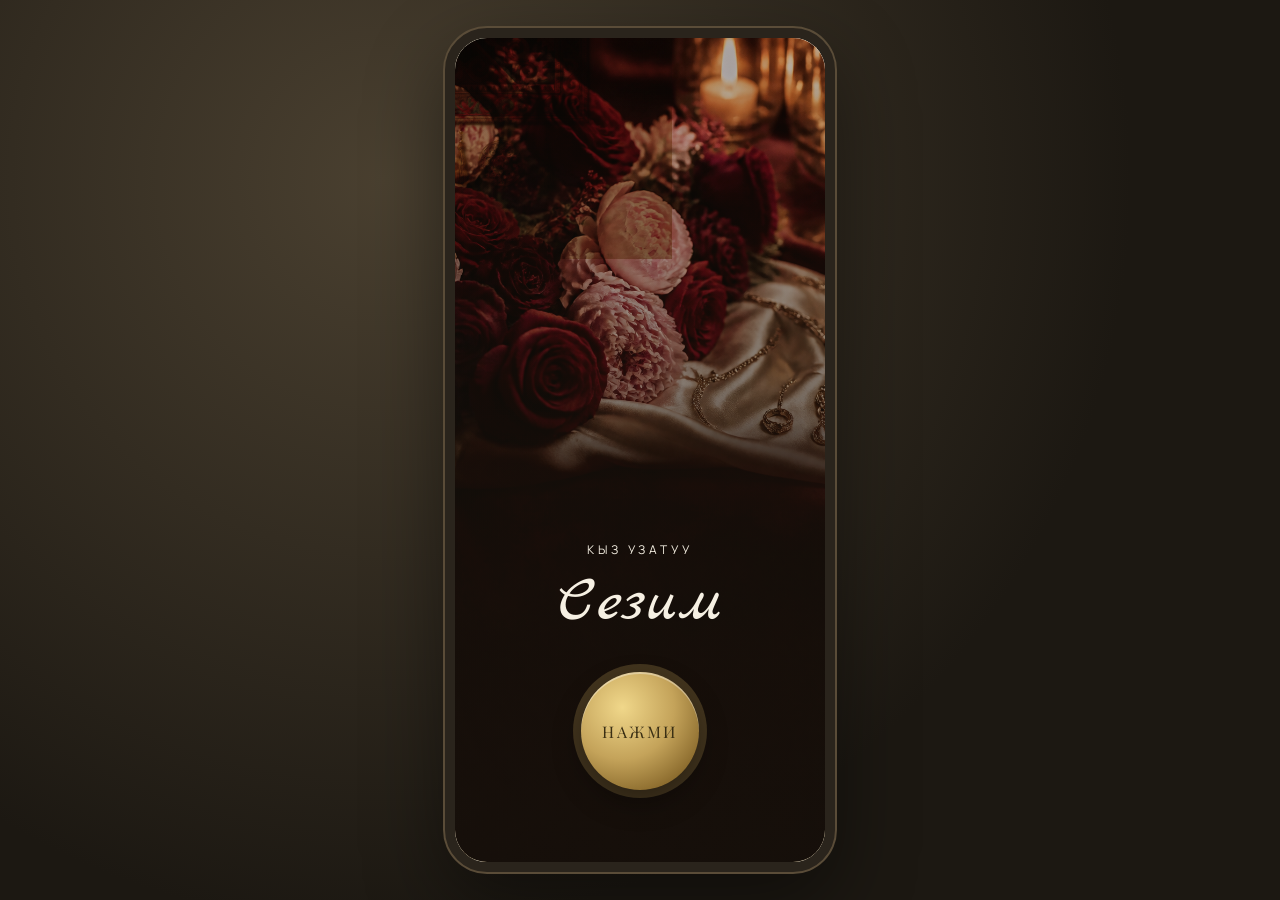
==== index.html @ 8f9e4055 "Fix GitHub Pages admin login by checking PIN in the browser. EOF  Co-authored-by: Cursor <cursoragen" ====
<!DOCTYPE html>
<html lang="ru">
<head>
  <meta charset="UTF-8" />
  <meta name="viewport" content="width=device-width, initial-scale=1, viewport-fit=cover" />
  <meta name="theme-color" content="#f3ede0" />
  <meta name="apple-mobile-web-app-capable" content="yes" />
  <title>Сезим — Кыз узатуу</title>
  <link rel="preconnect" href="https://fonts.googleapis.com" />
  <link rel="preconnect" href="https://fonts.gstatic.com" crossorigin />
  <link href="https://fonts.googleapis.com/css2?family=Cormorant+Garamond:ital,wght@0,500;0,600;1,500;1,600&family=Marck+Script&family=Manrope:wght@400;500;600&family=Playfair+Display:ital,wght@0,500;0,600;0,700;1,500&display=swap" rel="stylesheet" />
  <link rel="stylesheet" href="css/style.css" />
</head>
<body>
  <div class="phone">
    <div class="app" id="app">
      <div class="start-screen" id="startScreen">
        <img class="start-bg" id="coverPhoto" src="img/hero.jpg" alt="" />
        <img class="deco shyrdak start-shyrdak" src="img/shyrdak.png" alt="" />
        <img class="deco flowers start-flowers" src="img/gypsophila.png" alt="" />
        <div class="start-veil"></div>
        <p class="start-kicker">Кыз узатуу</p>
        <h2 class="start-name">Сезим</h2>
        <button class="seal" id="openBtn" type="button" aria-label="Открыть приглашение">
          <span id="sealText">Нажмите</span>
        </button>
      </div>

      <button class="music-btn" id="musicBtn" type="button" hidden aria-label="Музыка">♪</button>
      <audio id="bgMusic" loop preload="none"></audio>

      <main class="invite">
        <header class="hero">
          <img class="deco shyrdak" src="img/shyrdak.png" alt="" />
          <img class="deco drape" src="img/drape.png" alt="" />
          <img class="deco landscape" id="heroMedia" src="img/landscape.png" alt="" />
          <img class="deco flowers" src="img/gypsophila.png" alt="" />
          <div class="hero-content">
            <p class="kicker reveal-hero" id="invitedLine">Вы приглашены</p>
            <img class="tunduk reveal-hero d1" src="img/tunduk.png" alt="" />
            <h1 class="event-title reveal-hero d2" id="eventType">Кыз узатуу</h1>
            <p class="subtitle reveal-hero d3" id="eventSubtitle">Провожаем нашу дорогую дочь и сестру</p>
            <h2 class="script-name reveal-hero d4" id="heroName">Сезим</h2>
            <p class="wish reveal-hero d6" id="eventWish">Будем рады разделить этот важный день с вами!</p>
            <img class="tunduk small reveal-hero d7" src="img/tunduk.png" alt="" />
            <p class="blessing reveal-hero d8" id="eventBlessing">Ак ниеттен, жаркын келечекке...</p>
          </div>
          <div class="scroll-hint">
            <span class="chevron"></span>
            <span>листайте вниз</span>
          </div>
        </header>

        <section class="sec">
          <h2 class="section-title reveal" id="calendarTitle">Сентябрь 2026</h2>
          <div class="cal reveal" id="calendar"></div>
        </section>

        <section class="sec">
          <h2 class="section-title reveal" id="countdownTitle">До торжества</h2>
          <div class="countdown reveal">
            <div class="count-card"><strong id="days">00</strong><span>дней</span></div>
            <div class="count-card"><strong id="hours">00</strong><span>часов</span></div>
            <div class="count-card"><strong id="minutes">00</strong><span>минут</span></div>
            <div class="count-card"><strong id="seconds">00</strong><span>секунд</span></div>
          </div>
          <button class="gold-btn reveal" id="icsBtn" type="button">Добавить в календарь</button>
        </section>

        <section class="sec">
          <h2 class="section-title reveal" id="whereTitle">Место проведения</h2>
          <article class="place-card reveal" id="venueCard"></article>
          <a class="gold-btn reveal" id="mapBtn" href="#" target="_blank" rel="noopener">Открыть карту 2GIS</a>
        </section>

        <section class="sec">
          <h2 class="section-title reveal" id="programTitle">Тайминг</h2>
          <div class="timing" id="timeline"></div>
        </section>

        <section class="sec">
          <div class="gallery reveal" id="gallery"></div>
        </section>

        <section class="sec">
          <h2 class="section-title reveal" id="dressTitle">Дресс-код</h2>
          <p class="section-sub reveal" id="dressStyle"></p>
          <div class="palette reveal" id="palette"></div>
          <div class="palette-names reveal" id="paletteNames"></div>
        </section>

        <section class="sec">
          <article class="tg-card reveal">
            <img class="tunduk" src="img/tunduk.png" alt="" />
            <h2 class="section-title" id="telegramTitle">Фото и видео</h2>
            <p class="tg-text" id="telegramText"></p>
            <a class="gold-btn" id="telegramBtn" href="#" target="_blank" rel="noopener">Басыңыз</a>
          </article>
        </section>

        <section class="sec" id="rsvp">
          <form class="rsvp-form reveal" id="rsvpForm">
            <img class="tunduk" src="img/tunduk.png" alt="" />
            <h2 class="section-title" id="formTitle">Анкета гостя</h2>

            <label class="field">
              <span id="nameLabel">Ваше имя:</span>
              <input id="guestName" name="name" type="text" placeholder="имя" required autocomplete="name" />
            </label>

            <p class="field-label" id="attendLabel">Вы сможете прийти?</p>
            <div class="choices" id="attendChoices"></div>

            <label class="field people-field" id="peopleWrap">
              <span id="peopleLabel">Количество людей:</span>
              <div class="stepper">
                <button type="button" id="minus" aria-label="меньше">−</button>
                <input id="peopleCount" name="people" type="number" min="1" max="20" value="1" />
                <button type="button" id="plus" aria-label="больше">+</button>
              </div>
            </label>

            <button class="gold-btn" type="submit" id="submitBtn">Отправить</button>
            <p class="rsvp-thanks" id="rsvpThanks"></p>
          </form>
        </section>

        <footer class="footer">
          <img class="tunduk small" src="img/tunduk.png" alt="" />
          <p class="hosts" id="hosts">С уважением, хозяева торжества</p>
          <p class="blessing" id="footerBlessing">Ак ниеттен, жаркын келечекке...</p>
        </footer>

        <div class="sticky-rsvp">
          <a class="gold-btn" href="#rsvp" id="stickyRsvp">Заполнить анкету</a>
        </div>
      </main>

      <div class="lightbox" id="lightbox" hidden>
        <button class="lightbox-close" id="lightboxClose" type="button" aria-label="Закрыть">×</button>
        <img id="lightboxImg" alt="" />
        <p id="lightboxCaption"></p>
      </div>
    </div>
  </div>

  <script src="js/config.js"></script>
  <script src="js/store.js"></script>
  <script src="js/app.js"></script>
</body>
</html>
---- css/style.css ----
:root {
  --cream: #f6f0e3;
  --paper: #fbf6ec;
  --ink: #3f3c2c;
  --muted: #6d6658;
  --gold: #b08a3e;
  --gold-deep: #8c6c2e;
  --olive: #3f3d2a;
  --line: rgba(176, 138, 62, 0.45);
  --shadow: 0 16px 40px rgba(80, 64, 32, 0.1);
  --safe-bottom: env(safe-area-inset-bottom, 0px);
}

*,
*::before,
*::after {
  box-sizing: border-box;
  margin: 0;
  padding: 0;
}

html,
body {
  height: 100%;
}

html {
  scroll-behavior: smooth;
}

body {
  font-family: "Manrope", sans-serif;
  color: var(--ink);
  background: #2b261c;
  overflow: hidden;
}

img {
  max-width: 100%;
  display: block;
}

button,
a {
  font-family: inherit;
}

.phone {
  width: 100%;
  height: 100%;
  max-width: 430px;
  margin: 0 auto;
  position: relative;
  background: var(--cream);
  overflow: hidden;
}

.app {
  height: 100%;
  overflow: hidden;
  position: relative;
  background: var(--cream) url("../img/parchment.jpg") center / cover;
}

.app.is-open {
  overflow-y: auto;
  overflow-x: hidden;
  -webkit-overflow-scrolling: touch;
}

/* ── Envelope ── */
.envelope-screen {
  position: absolute;
  inset: 0;
  z-index: 40;
  display: flex;
  flex-direction: column;
  align-items: center;
  justify-content: center;
  overflow: hidden;
  transition: opacity 0.8s ease, visibility 0.8s ease;
}

.envelope-bg,
.env-landscape {
  position: absolute;
  inset: 0;
  width: 100%;
  height: 100%;
  object-fit: cover;
}

.env-landscape {
  top: auto;
  height: 46%;
  object-position: center 70%;
  mask-image: linear-gradient(transparent, #000 40%);
  opacity: 0.7;
}

.envelope-screen.is-gone {
  opacity: 0;
  visibility: hidden;
  pointer-events: none;
}

.envelope-kicker {
  position: relative;
  z-index: 2;
  letter-spacing: 0.38em;
  text-transform: uppercase;
  font-size: 10px;
  color: var(--gold-deep);
  margin-bottom: 26px;
}

.envelope {
  width: min(78vw, 310px);
  aspect-ratio: 1.42 / 1;
  position: relative;
  z-index: 2;
  cursor: pointer;
  perspective: 1000px;
  filter: drop-shadow(0 22px 28px rgba(80, 64, 32, 0.28));
  animation: float 4.8s ease-in-out infinite;
}

@keyframes float {
  0%, 100% { transform: translateY(0); }
  50% { transform: translateY(-8px); }
}

.envelope-body {
  position: absolute;
  inset: 18% 0 0;
  background: linear-gradient(180deg, #f7edd8, #e8d7b6);
  border-radius: 0 0 12px 12px;
  overflow: hidden;
}

.envelope-letter {
  position: absolute;
  left: 9%;
  right: 9%;
  bottom: 16%;
  height: 74%;
  background: #fffaf0;
  display: flex;
  flex-direction: column;
  align-items: center;
  justify-content: center;
  gap: 4px;
  transform: translateY(8%);
  transition: transform 1s cubic-bezier(0.22, 1, 0.36, 1);
}

.envelope-letter img {
  width: 42px;
  mix-blend-mode: multiply;
}

.monogram {
  font-family: "Playfair Display", serif;
  font-size: 28px;
  color: var(--gold-deep);
}

.envelope.is-opening .envelope-letter {
  transform: translateY(-44%);
}

.envelope-flap {
  position: absolute;
  top: 0;
  left: 0;
  width: 100%;
  height: 52%;
  z-index: 3;
  clip-path: polygon(0 0, 100% 0, 50% 100%);
  background: linear-gradient(180deg, #fbf3e2, #e4d0ae);
  transform-origin: top center;
  transition: transform 0.9s cubic-bezier(0.65, 0, 0.35, 1);
}

.envelope.is-opening {
  animation: none;
}

.envelope.is-opening .envelope-flap {
  transform: rotateX(180deg);
  z-index: 1;
}

.wax {
  position: absolute;
  left: 50%;
  top: 46%;
  z-index: 4;
  width: 72px;
  height: 72px;
  transform: translate(-50%, -30%);
  border-radius: 50%;
  background: radial-gradient(circle at 35% 30%, #f3e6c4, #c4a35a 70%);
  box-shadow: 0 8px 18px rgba(80, 64, 32, 0.25), 0 0 0 5px rgba(176, 138, 62, 0.2);
  display: grid;
  place-items: center;
  overflow: hidden;
  transition: opacity 0.35s ease, transform 0.35s ease;
}

.wax img {
  width: 58px;
  mix-blend-mode: multiply;
}

.envelope.is-opening .wax {
  opacity: 0;
  transform: translate(-50%, -30%) scale(0.72);
}

.envelope-hint {
  position: relative;
  z-index: 2;
  margin-top: 32px;
  font-size: 11px;
  letter-spacing: 0.2em;
  text-transform: uppercase;
  color: var(--gold-deep);
  animation: pulse 1.8s ease-in-out infinite;
}

@keyframes pulse {
  0%, 100% { opacity: 0.4; }
  50% { opacity: 1; }
}

.sparkles {
  position: absolute;
  inset: 0;
  pointer-events: none;
  z-index: 2;
}

.sparkle {
  position: absolute;
  width: 4px;
  height: 4px;
  border-radius: 50%;
  background: var(--gold);
  box-shadow: 0 0 8px var(--gold);
  animation: twinkle ease-in-out infinite;
}

@keyframes twinkle {
  0%, 100% { opacity: 0.15; transform: scale(0.6); }
  50% { opacity: 1; transform: scale(1.3); }
}

/* ── Invite ── */
.invite {
  opacity: 0;
  pointer-events: none;
}

.app.is-open .invite {
  opacity: 1;
  pointer-events: auto;
  transition: opacity 0.8s ease 0.1s;
}

.hero {
  min-height: 100dvh;
  position: relative;
  overflow: hidden;
  display: flex;
  align-items: center;
  justify-content: center;
  text-align: center;
  padding: 92px 22px 88px;
}

.deco {
  position: absolute;
  pointer-events: none;
}

.shyrdak {
  top: -6px;
  left: -10px;
  width: 64%;
  mix-blend-mode: multiply;
  transform-origin: 18% 0;
  opacity: 0;
}

.drape {
  top: -18px;
  right: -28px;
  width: 58%;
  mix-blend-mode: multiply;
  opacity: 0;
}

.landscape {
  left: 0;
  right: 0;
  bottom: 0;
  width: 100%;
  height: 42%;
  object-fit: cover;
  object-position: center 68%;
  mask-image: linear-gradient(transparent, #000 38%);
  opacity: 0;
}

.flowers {
  right: -8px;
  bottom: -8px;
  width: 62%;
  mix-blend-mode: multiply;
  opacity: 0;
}

.app.is-open .shyrdak {
  animation: in-left 1.1s ease forwards, sway 6s ease-in-out 1.1s infinite;
}

.app.is-open .drape {
  animation: in-right 1.2s ease forwards, drift 7s ease-in-out 1.2s infinite;
}

.app.is-open .landscape {
  animation: fade 1.4s ease 0.15s forwards;
}

.app.is-open .flowers {
  animation: fade 1.3s ease 0.35s forwards;
}

@keyframes in-left {
  from { opacity: 0; transform: translateX(-40px); }
  to { opacity: 1; transform: none; }
}

@keyframes in-right {
  from { opacity: 0; transform: translateX(40px); }
  to { opacity: 1; transform: none; }
}

@keyframes sway {
  0%, 100% { transform: rotate(0deg); }
  50% { transform: rotate(1.4deg); }
}

@keyframes drift {
  0%, 100% { transform: translateY(0); }
  50% { transform: translateY(8px) rotate(-1deg); }
}

@keyframes fade {
  to { opacity: 0.92; }
}

.hero-content {
  position: relative;
  z-index: 2;
  max-width: 340px;
}

#invitedLine {
  font-family: "Playfair Display", serif;
  font-size: 18px;
  letter-spacing: 0.28em;
  text-transform: uppercase;
  color: var(--gold-deep);
}

.tunduk {
  width: 52px;
  margin: 10px auto 8px;
  mix-blend-mode: multiply;
}

.tunduk.small {
  width: 36px;
}

.event-title {
  font-family: "Playfair Display", serif;
  font-weight: 600;
  font-size: clamp(34px, 10vw, 44px);
  letter-spacing: 0.08em;
  text-transform: uppercase;
  background: linear-gradient(180deg, #d4b56a 0%, #9a742c 52%, #c4a35a 100%);
  -webkit-background-clip: text;
  background-clip: text;
  color: transparent;
  line-height: 1.05;
}

.subtitle {
  margin-top: 10px;
  font-size: 11px;
  letter-spacing: 0.12em;
  text-transform: uppercase;
  color: var(--muted);
}

.script-name {
  margin: 8px 0 14px;
  font-family: "Marck Script", cursive;
  font-size: clamp(64px, 18vw, 84px);
  font-weight: 400;
  line-height: 0.95;
  color: var(--olive);
}

.meta {
  display: grid;
  grid-template-columns: 1fr auto 1fr auto 1fr;
  align-items: center;
  gap: 8px;
  margin: 6px 0 16px;
}

.meta-col {
  display: flex;
  flex-direction: column;
  align-items: center;
  gap: 1px;
}

.meta-col strong {
  font-family: "Playfair Display", serif;
  font-size: 22px;
  color: var(--olive);
}

.meta-col span,
.meta-col em {
  font-style: normal;
  font-size: 9px;
  letter-spacing: 0.14em;
  text-transform: uppercase;
  color: var(--muted);
}

.meta-col.time strong {
  font-size: 18px;
}

.meta-col.place strong {
  font-size: 18px;
  letter-spacing: 0.12em;
  text-transform: uppercase;
}

.meta-line {
  width: 1px;
  height: 38px;
  background: var(--gold);
  opacity: 0.7;
}

.wish {
  font-family: "Cormorant Garamond", serif;
  font-size: 15px;
  letter-spacing: 0.06em;
  text-transform: uppercase;
  color: var(--muted);
  line-height: 1.45;
}

.blessing {
  font-family: "Cormorant Garamond", serif;
  font-style: italic;
  font-size: 18px;
  color: var(--gold-deep);
}

.reveal-hero {
  opacity: 0;
  transform: translateY(12px);
}

.app.is-open .reveal-hero {
  animation: rise 0.8s ease forwards;
}

.app.is-open .d1 { animation-delay: 0.25s; }
.app.is-open .d2 { animation-delay: 0.4s; }
.app.is-open .d3 { animation-delay: 0.55s; }
.app.is-open .d4 { animation-delay: 0.7s; }
.app.is-open .d5 { animation-delay: 0.9s; }
.app.is-open .d6 { animation-delay: 1.05s; }
.app.is-open .d7 { animation-delay: 1.18s; }
.app.is-open .d8 { animation-delay: 1.3s; }
.app.is-open .kicker { animation: rise 0.8s ease 0.12s forwards; }

@keyframes rise {
  to { opacity: 1; transform: none; }
}

.scroll-hint {
  position: absolute;
  bottom: 18px;
  left: 0;
  right: 0;
  z-index: 3;
  display: flex;
  flex-direction: column;
  align-items: center;
  gap: 6px;
  font-size: 10px;
  letter-spacing: 0.2em;
  text-transform: uppercase;
  color: var(--gold-deep);
}

.chevron {
  width: 10px;
  height: 10px;
  border-right: 1.5px solid var(--gold);
  border-bottom: 1.5px solid var(--gold);
  transform: rotate(45deg);
  animation: bounce 1.6s ease-in-out infinite;
}

@keyframes bounce {
  0%, 100% { transform: rotate(45deg) translate(0, 0); }
  50% { transform: rotate(45deg) translate(3px, 3px); }
}

section {
  padding: 48px 22px;
  position: relative;
}

.section-title {
  font-family: "Playfair Display", serif;
  font-size: 28px;
  font-weight: 600;
  text-align: center;
  color: var(--gold-deep);
  margin-bottom: 8px;
}

.section-sub,
.eyebrow {
  text-align: center;
  color: var(--muted);
  font-size: 13px;
  letter-spacing: 0.08em;
  text-transform: uppercase;
  margin-bottom: 22px;
}

.letter {
  background: rgba(255, 250, 240, 0.86);
  border: 1px solid var(--line);
  border-radius: 8px;
  padding: 28px 20px;
  box-shadow: var(--shadow);
  text-align: center;
}

.letter p {
  font-family: "Cormorant Garamond", serif;
  font-size: 20px;
  line-height: 1.55;
}

.letter .eyebrow {
  font-family: "Manrope", sans-serif;
  font-size: 11px;
  margin-bottom: 10px;
}

#letterBody p + p {
  margin-top: 12px;
}

.countdown {
  display: grid;
  grid-template-columns: repeat(4, 1fr);
  gap: 8px;
}

.count-card {
  background: rgba(255, 250, 240, 0.9);
  border: 1px solid var(--line);
  border-radius: 8px;
  padding: 14px 4px 12px;
  text-align: center;
}

.count-card strong {
  display: block;
  font-family: "Playfair Display", serif;
  font-size: 28px;
  color: var(--gold-deep);
}

.count-card strong.pop {
  animation: pop 0.3s ease;
}

@keyframes pop {
  from { transform: translateY(8px); opacity: 0.4; }
}

.count-card span {
  display: block;
  margin-top: 4px;
  font-size: 10px;
  letter-spacing: 0.1em;
  text-transform: uppercase;
  color: var(--muted);
}

.gold-btn,
.ghost-btn,
.contact-btn {
  display: flex;
  align-items: center;
  justify-content: center;
  width: 100%;
  min-height: 48px;
  border-radius: 999px;
  text-decoration: none;
  font-size: 13px;
  font-weight: 600;
  letter-spacing: 0.06em;
  text-transform: uppercase;
  cursor: pointer;
  border: 0;
}

.gold-btn {
  margin-top: 18px;
  background: linear-gradient(180deg, #d4b56a, #9a742c);
  color: #fffaf0;
  box-shadow: 0 10px 22px rgba(154, 116, 44, 0.28);
}

.ghost-btn {
  margin-top: 10px;
  background: transparent;
  color: var(--gold-deep);
  border: 1px solid var(--line);
}

.place-card {
  background: rgba(255, 250, 240, 0.9);
  border: 1px solid var(--line);
  border-radius: 10px;
  overflow: hidden;
  box-shadow: var(--shadow);
}

.venue-photo {
  height: 160px;
  overflow: hidden;
}

.venue-photo img {
  width: 100%;
  height: 100%;
  object-fit: cover;
}

.venue-body {
  padding: 18px 18px 20px;
  text-align: center;
}

.place-time {
  font-size: 11px;
  letter-spacing: 0.2em;
  text-transform: uppercase;
  color: var(--gold);
  margin-bottom: 6px;
}

.place-card h3 {
  font-family: "Playfair Display", serif;
  font-size: 26px;
  color: var(--gold-deep);
}

.place-card .place {
  margin-top: 4px;
  font-weight: 700;
}

.place-card .addr,
.place-card .note {
  margin-top: 6px;
  color: var(--muted);
  font-size: 14px;
  line-height: 1.45;
}

.gallery {
  display: grid;
  grid-template-columns: 1fr 1fr;
  gap: 12px;
}

.polaroid {
  background: #fffaf0;
  padding: 8px 8px 26px;
  border: 1px solid var(--line);
  box-shadow: var(--shadow);
  cursor: pointer;
  opacity: 0;
}

.polaroid img {
  width: 100%;
  height: 140px;
  object-fit: cover;
}

.polaroid figcaption {
  margin-top: 8px;
  text-align: center;
  font-family: "Cormorant Garamond", serif;
  font-size: 16px;
  color: var(--gold-deep);
}

.gallery.is-in .polaroid:nth-child(1) { animation: pin 0.7s ease forwards; }
.gallery.is-in .polaroid:nth-child(2) { animation: pin 0.7s ease 0.08s forwards; }
.gallery.is-in .polaroid:nth-child(3) { animation: pin 0.7s ease 0.16s forwards; }
.gallery.is-in .polaroid:nth-child(4) { animation: pin 0.7s ease 0.24s forwards; }

@keyframes pin {
  from { opacity: 0; transform: translateY(16px); }
  to { opacity: 1; transform: none; }
}

.timeline {
  position: relative;
  padding-left: 26px;
}

.timeline::before {
  content: "";
  position: absolute;
  left: 6px;
  top: 8px;
  bottom: 8px;
  width: 1px;
  background: linear-gradient(var(--gold), transparent);
  transform: scaleY(0);
  transform-origin: top;
}

.timeline.is-in::before {
  animation: grow 1s ease forwards;
}

@keyframes grow {
  to { transform: scaleY(1); }
}

.t-item {
  position: relative;
  margin-bottom: 20px;
  opacity: 0;
  transform: translateX(-12px);
}

.t-item.is-in {
  animation: rise 0.55s ease forwards;
}

.t-item::before {
  content: "";
  position: absolute;
  left: -23px;
  top: 7px;
  width: 9px;
  height: 9px;
  border-radius: 50%;
  background: var(--paper);
  border: 1.5px solid var(--gold);
}

.t-time {
  font-size: 11px;
  letter-spacing: 0.16em;
  text-transform: uppercase;
  color: var(--gold);
}

.t-item h3 {
  font-family: "Playfair Display", serif;
  font-size: 20px;
  margin: 2px 0 4px;
}

.t-item p {
  color: var(--muted);
  font-size: 14px;
  line-height: 1.45;
}

.palette {
  display: flex;
  justify-content: center;
  gap: 10px;
  margin-bottom: 12px;
}

.swatch {
  width: 42px;
  height: 42px;
  border-radius: 50%;
  border: 3px solid #fffaf0;
  box-shadow: 0 6px 14px rgba(80, 64, 32, 0.16);
  opacity: 0;
  transform: scale(0.4);
}

.palette.is-in .swatch {
  animation: pop 0.45s ease forwards;
}

.palette.is-in .swatch:nth-child(2) { animation-delay: 0.06s; }
.palette.is-in .swatch:nth-child(3) { animation-delay: 0.12s; }
.palette.is-in .swatch:nth-child(4) { animation-delay: 0.18s; }
.palette.is-in .swatch:nth-child(5) { animation-delay: 0.24s; }

.palette-names {
  display: flex;
  justify-content: space-between;
  font-size: 10px;
  color: var(--muted);
  text-transform: lowercase;
  margin-bottom: 12px;
}

.details {
  display: grid;
  gap: 10px;
}

.detail {
  background: rgba(255, 250, 240, 0.9);
  border: 1px solid var(--line);
  border-radius: 10px;
  padding: 14px 14px 14px 16px;
  display: grid;
  grid-template-columns: 38px 1fr;
  gap: 12px;
  opacity: 0;
  transform: translateY(12px);
}

.detail.is-in {
  animation: rise 0.5s ease forwards;
}

.icon-bubble {
  width: 38px;
  height: 38px;
  border-radius: 10px;
  background: #f1e6cc;
  color: var(--gold-deep);
  display: grid;
  place-items: center;
}

.detail h3 {
  font-size: 15px;
  margin-bottom: 3px;
}

.detail p {
  font-size: 13px;
  color: var(--muted);
  line-height: 1.45;
}

.rsvp-block {
  background: rgba(255, 250, 240, 0.9);
  border: 1px solid var(--line);
  border-radius: 12px;
  padding: 26px 18px 22px;
  text-align: center;
  box-shadow: var(--shadow);
}

.rsvp-block .gold-btn {
  margin-top: 4px;
}

.rsvp-thanks {
  display: none;
  margin-top: 14px;
  font-family: "Cormorant Garamond", serif;
  font-size: 22px;
  color: var(--gold-deep);
}

.rsvp-thanks.is-on {
  display: block;
}

.contacts {
  display: grid;
  gap: 8px;
}

.contact-btn {
  background: rgba(255, 250, 240, 0.9);
  color: var(--olive);
  border: 1px solid var(--line);
  justify-content: space-between;
  padding: 0 14px;
  text-transform: none;
  letter-spacing: 0;
}

.footer {
  text-align: center;
  padding: 10px 22px calc(28px + var(--safe-bottom));
}

.footer p {
  font-family: "Playfair Display", serif;
  color: var(--gold-deep);
}

.footer .blessing {
  margin-top: 6px;
  font-size: 16px;
}

.reveal {
  opacity: 0;
  transform: translateY(22px);
  transition: opacity 0.7s ease, transform 0.7s ease;
}

.reveal.is-in {
  opacity: 1;
  transform: none;
}

.sticky-rsvp {
  position: sticky;
  bottom: 12px;
  margin: 0 22px 16px;
  z-index: 8;
}

.sticky-rsvp a {
  display: none;
}

.app.is-open .sticky-rsvp a {
  display: flex;
  margin-top: 0;
}

.lightbox {
  position: absolute;
  inset: 0;
  z-index: 70;
  background: rgba(40, 34, 24, 0.94);
  display: flex;
  flex-direction: column;
  align-items: center;
  justify-content: center;
  padding: 48px 18px 24px;
}

.lightbox[hidden] {
  display: none;
}

.lightbox img {
  max-height: 72%;
  width: auto;
  max-width: 100%;
  border-radius: 8px;
}

.lightbox p {
  margin-top: 12px;
  color: #f6f0e3;
  font-family: "Cormorant Garamond", serif;
  font-size: 22px;
}

.lightbox-close {
  position: absolute;
  top: 12px;
  right: 14px;
  width: 40px;
  height: 40px;
  border: 0;
  background: transparent;
  color: #f6f0e3;
  font-size: 32px;
  cursor: pointer;
}

/* ── Start cover like Tilda ── */
.start-screen {
  position: absolute;
  inset: 0;
  z-index: 40;
  display: flex;
  flex-direction: column;
  align-items: center;
  justify-content: flex-end;
  padding: 0 24px 72px;
  overflow: hidden;
  transition: opacity 0.85s ease, visibility 0.85s ease;
}

.start-bg {
  position: absolute;
  inset: 0;
  width: 100%;
  height: 100%;
  object-fit: cover;
  animation: ken 22s ease-in-out infinite alternate;
}

.start-veil {
  position: absolute;
  inset: 0;
  background: linear-gradient(180deg, rgba(40, 32, 20, 0.15) 0%, rgba(30, 24, 16, 0.55) 55%, rgba(24, 18, 12, 0.82) 100%);
}

.start-shyrdak {
  top: -8px;
  left: -12px;
  width: 62%;
  opacity: 0.95;
  animation: sway 6s ease-in-out infinite;
}

.start-flowers {
  right: -10px;
  bottom: -10px;
  width: 58%;
  opacity: 0.9;
}

.start-kicker,
.start-name {
  position: relative;
  z-index: 2;
  color: #f6f0e3;
  text-align: center;
}

.start-kicker {
  letter-spacing: 0.32em;
  text-transform: uppercase;
  font-size: 12px;
  margin-bottom: 6px;
}

.start-name {
  font-family: "Marck Script", cursive;
  font-size: 64px;
  margin-bottom: 28px;
  font-weight: 400;
}

.start-screen.is-gone {
  opacity: 0;
  visibility: hidden;
  pointer-events: none;
}

.seal {
  position: relative;
  z-index: 3;
  width: 118px;
  height: 118px;
  border: 0;
  border-radius: 50%;
  cursor: pointer;
  color: #3a2f14;
  font-family: "Playfair Display", serif;
  font-size: 16px;
  letter-spacing: 0.14em;
  text-transform: uppercase;
  background:
    radial-gradient(circle at 35% 30%, #f0d78a, #c4a35a 46%, #8c6c2e 78%);
  box-shadow:
    0 12px 28px rgba(0, 0, 0, 0.35),
    0 0 0 8px rgba(196, 163, 90, 0.25),
    inset 0 2px 0 rgba(255, 255, 255, 0.35);
  animation: seal-pulse 2.4s ease-in-out infinite;
}

@keyframes seal-pulse {
  0%, 100% { transform: scale(1); }
  50% { transform: scale(1.05); }
}

.music-btn {
  position: absolute;
  top: 16px;
  right: 16px;
  z-index: 12;
  width: 42px;
  height: 42px;
  border-radius: 50%;
  border: 1px solid var(--line);
  background: rgba(255, 250, 240, 0.92);
  color: var(--gold-deep);
  font-size: 18px;
  cursor: pointer;
  display: none;
}

.app.is-open .music-btn:not([hidden]) {
  display: grid;
  place-items: center;
}

.app.is-open .music-btn.is-on {
  background: var(--gold);
  color: #fffaf0;
}

.cal {
  display: grid;
  grid-template-columns: repeat(7, 1fr);
  gap: 6px;
  background: rgba(255, 250, 240, 0.88);
  border: 1px solid var(--line);
  border-radius: 12px;
  padding: 14px 10px 12px;
}

.cal-head,
.cal-day {
  text-align: center;
  font-size: 11px;
}

.cal-head {
  letter-spacing: 0.06em;
  text-transform: uppercase;
  color: var(--muted);
}

.cal-day {
  height: 34px;
  display: grid;
  place-items: center;
  border-radius: 50%;
  font-family: "Playfair Display", serif;
  font-size: 15px;
}

.cal-day.is-on {
  background: linear-gradient(180deg, #d4b56a, #9a742c);
  color: #fffaf0;
  box-shadow: 0 6px 14px rgba(154, 116, 44, 0.28);
}

.timing {
  display: grid;
  gap: 12px;
}

.timing-item {
  background: rgba(255, 250, 240, 0.9);
  border: 1px solid var(--line);
  border-radius: 12px;
  padding: 16px 16px 16px 18px;
  display: grid;
  grid-template-columns: 64px 1fr;
  gap: 10px;
  align-items: center;
  opacity: 0;
  transform: translateY(16px);
}

.timing-item.is-in {
  animation: rise 0.55s ease forwards;
}

.timing-item strong {
  font-family: "Playfair Display", serif;
  font-size: 18px;
  color: var(--gold-deep);
}

.timing-item h3 {
  font-family: "Playfair Display", serif;
  font-size: 18px;
  letter-spacing: 0.08em;
  text-transform: uppercase;
}

.timing-item p {
  color: var(--muted);
  font-size: 13px;
  margin-top: 2px;
}

.tg-card,
.rsvp-form {
  background: rgba(255, 250, 240, 0.92);
  border: 1px solid var(--line);
  border-radius: 12px;
  padding: 26px 18px 22px;
  text-align: center;
  box-shadow: var(--shadow);
}

.tg-text {
  font-family: "Cormorant Garamond", serif;
  font-size: 18px;
  line-height: 1.5;
  margin-bottom: 8px;
}

.rsvp-form .field,
.rsvp-form .field-label {
  display: block;
  text-align: left;
  margin: 14px 0 8px;
  font-size: 13px;
  color: var(--muted);
}

.rsvp-form input[type="text"],
.rsvp-form input[type="number"] {
  width: 100%;
  height: 48px;
  border: 1px solid var(--line);
  border-radius: 999px;
  padding: 0 16px;
  font-family: "Cormorant Garamond", serif;
  font-size: 22px;
  background: #fff;
  color: var(--ink);
  outline: none;
}

.choices {
  display: grid;
  gap: 8px;
}

.choice {
  display: flex;
  align-items: center;
  gap: 10px;
  text-align: left;
  padding: 12px 14px;
  border-radius: 14px;
  border: 1px solid var(--line);
  background: #fff;
  cursor: pointer;
  font-size: 14px;
}

.choice input {
  accent-color: var(--gold-deep);
}

.choice.is-on {
  border-color: var(--gold);
  background: #fbf4e4;
}

.stepper {
  display: grid;
  grid-template-columns: 48px 1fr 48px;
  gap: 8px;
  align-items: center;
}

.stepper button {
  height: 48px;
  border-radius: 50%;
  border: 1px solid var(--line);
  background: #fff;
  font-size: 22px;
  color: var(--gold-deep);
  cursor: pointer;
}

.hosts {
  font-family: "Playfair Display", serif;
  letter-spacing: 0.08em;
  text-transform: uppercase;
  font-size: 13px;
  color: var(--gold-deep);
}

.people-field.is-off {
  display: none;
}

@media (min-width: 768px) {
  body {
    display: grid;
    place-items: center;
    padding: 24px;
    background: radial-gradient(circle at 30% 20%, #4a4030, #1c1812 65%);
  }

  .phone {
    width: 390px;
    height: min(844px, calc(100vh - 48px));
    border-radius: 42px;
    border: 10px solid #2a241c;
    box-shadow: 0 0 0 2px #5a4c38, 0 30px 80px rgba(0, 0, 0, 0.45);
  }
}

@media (prefers-reduced-motion: reduce) {
  *, *::before, *::after {
    animation: none !important;
    transition: none !important;
  }
}
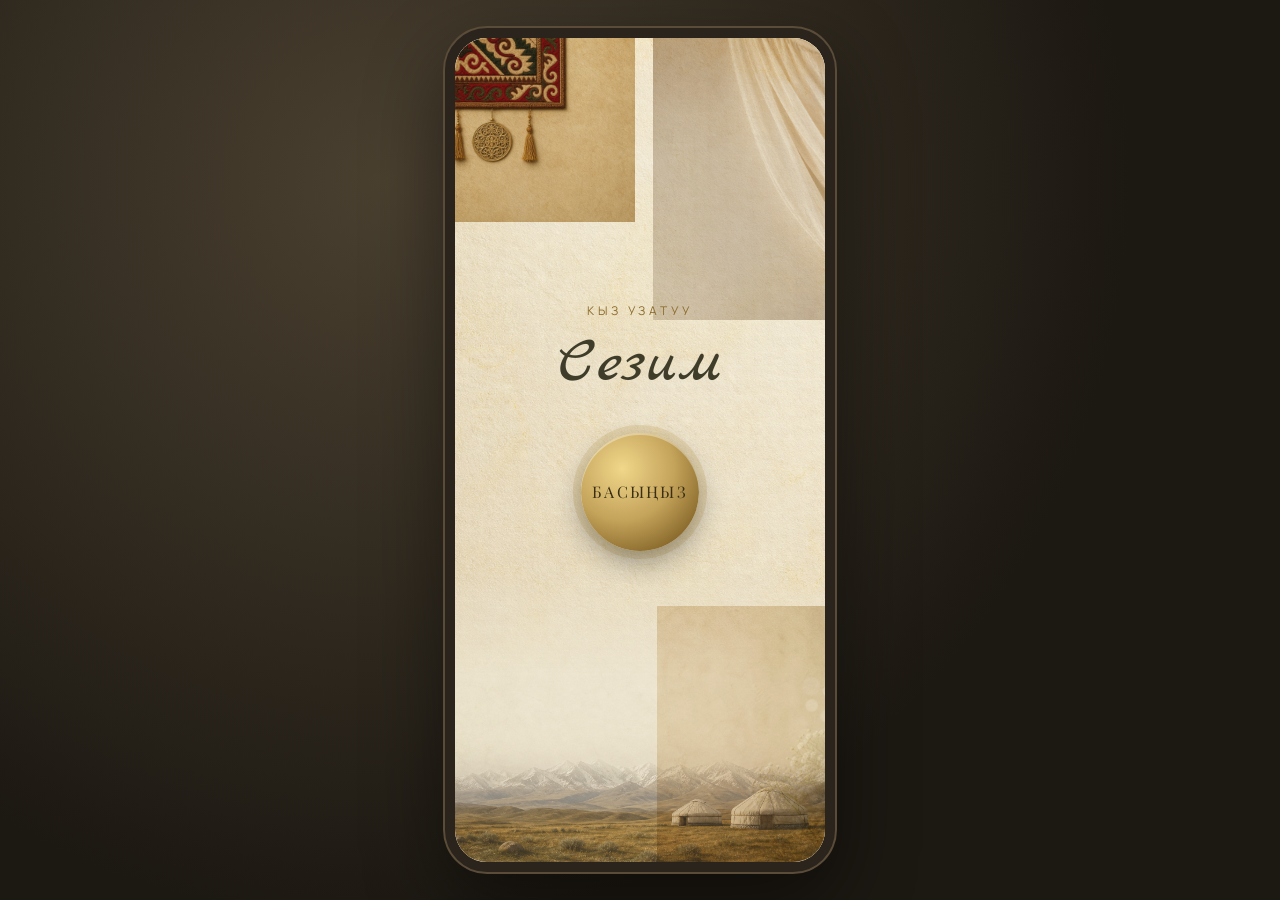
==== commit 3dc0d9b3: "Restyle the invite as a Kyrgyz card and drop extra photos. Co-authored-by: Cursor <cursoragent@curso" ====
--- a/index.html
+++ b/index.html
@@ -1,5 +1,5 @@
 <!DOCTYPE html>
-<html lang="ru">
+<html lang="ky">
 <head>
   <meta charset="UTF-8" />
   <meta name="viewport" content="width=device-width, initial-scale=1, viewport-fit=cover" />
@@ -15,14 +15,16 @@
   <div class="phone">
     <div class="app" id="app">
       <div class="start-screen" id="startScreen">
-        <img class="start-bg" id="coverPhoto" src="img/hero.jpg" alt="" />
         <img class="deco shyrdak start-shyrdak" src="img/shyrdak.png" alt="" />
+        <img class="deco drape start-drape" src="img/drape.png" alt="" />
+        <img class="deco landscape start-landscape" src="img/landscape.png" alt="" />
         <img class="deco flowers start-flowers" src="img/gypsophila.png" alt="" />
-        <div class="start-veil"></div>
-        <p class="start-kicker">Кыз узатуу</p>
-        <h2 class="start-name">Сезим</h2>
-        <button class="seal" id="openBtn" type="button" aria-label="Открыть приглашение">
-          <span id="sealText">Нажмите</span>
+        <div class="start-copy">
+          <p class="start-kicker">Кыз узатуу</p>
+          <h2 class="start-name">Сезим</h2>
+        </div>
+        <button class="seal" id="openBtn" type="button" aria-label="Чакырууну ачуу">
+          <span id="sealText">Басыңыз</span>
         </button>
       </div>
 
@@ -36,18 +38,48 @@
           <img class="deco landscape" id="heroMedia" src="img/landscape.png" alt="" />
           <img class="deco flowers" src="img/gypsophila.png" alt="" />
           <div class="hero-content">
-            <p class="kicker reveal-hero" id="invitedLine">Вы приглашены</p>
-            <img class="tunduk reveal-hero d1" src="img/tunduk.png" alt="" />
-            <h1 class="event-title reveal-hero d2" id="eventType">Кыз узатуу</h1>
-            <p class="subtitle reveal-hero d3" id="eventSubtitle">Провожаем нашу дорогую дочь и сестру</p>
-            <h2 class="script-name reveal-hero d4" id="heroName">Сезим</h2>
-            <p class="wish reveal-hero d6" id="eventWish">Будем рады разделить этот важный день с вами!</p>
-            <img class="tunduk small reveal-hero d7" src="img/tunduk.png" alt="" />
+            <span class="ornament reveal-hero" aria-hidden="true"></span>
+            <p class="kicker reveal-hero" id="invitedLine">Сиздерди</p>
+            <p class="bride-line reveal-hero d1" id="brideLine">Сезим кызыбыздын</p>
+            <h1 class="event-title reveal-hero d2" id="eventType">Кыз узатуу тоюна</h1>
+            <p class="call-line reveal-hero d3" id="callLine">Чакырабыз!</p>
+            <span class="ornament reveal-hero d4" aria-hidden="true"></span>
+            <p class="hosts-label reveal-hero d5" id="hostsLabel">Той ээлери</p>
+            <h2 class="script-name reveal-hero d6" id="heroName">Уран Назира</h2>
+            <span class="ornament reveal-hero d7" aria-hidden="true"></span>
+            <div class="meta reveal-hero d8">
+              <div class="meta-col">
+                <strong id="metaDay">20</strong>
+                <span id="metaMonth">Сентябрь</span>
+                <em id="metaYear">2026</em>
+              </div>
+              <span class="meta-line"></span>
+              <div class="meta-col time">
+                <svg class="meta-icon" viewBox="0 0 24 24" aria-hidden="true">
+                  <circle cx="12" cy="12" r="9" fill="none" stroke="currentColor" stroke-width="1.4"/>
+                  <path d="M12 7v5.2l3.2 1.8" fill="none" stroke="currentColor" stroke-width="1.4" stroke-linecap="round"/>
+                </svg>
+                <strong id="metaTime">17:00</strong>
+              </div>
+              <span class="meta-line"></span>
+              <div class="meta-col place">
+                <span id="metaPlaceLabel">Ресторан</span>
+                <strong id="metaPlace">Рим</strong>
+              </div>
+            </div>
+            <p class="address reveal-hero d8" id="addressLine">
+              <svg class="pin" viewBox="0 0 24 24" aria-hidden="true">
+                <path d="M12 22s7-7.2 7-12.2A7 7 0 0 0 5 9.8C5 14.8 12 22 12 22z" fill="none" stroke="currentColor" stroke-width="1.5"/>
+                <circle cx="12" cy="9.8" r="2.2" fill="currentColor"/>
+              </svg>
+              <span id="addressText">Дарек: село Петровка, Центральная көчөсү 133</span>
+            </p>
             <p class="blessing reveal-hero d8" id="eventBlessing">Ак ниеттен, жаркын келечекке...</p>
+            <span class="ornament reveal-hero d8" aria-hidden="true"></span>
           </div>
           <div class="scroll-hint">
             <span class="chevron"></span>
-            <span>листайте вниз</span>
+            <span>ылдый сыдырыңыз</span>
           </div>
         </header>
 
@@ -57,90 +89,53 @@
         </section>
 
         <section class="sec">
-          <h2 class="section-title reveal" id="countdownTitle">До торжества</h2>
+          <h2 class="section-title reveal" id="countdownTitle">Тойго чейин</h2>
           <div class="countdown reveal">
-            <div class="count-card"><strong id="days">00</strong><span>дней</span></div>
-            <div class="count-card"><strong id="hours">00</strong><span>часов</span></div>
-            <div class="count-card"><strong id="minutes">00</strong><span>минут</span></div>
-            <div class="count-card"><strong id="seconds">00</strong><span>секунд</span></div>
+            <div class="count-card"><strong id="days">00</strong><span id="labelDays">күн</span></div>
+            <div class="count-card"><strong id="hours">00</strong><span id="labelHours">саат</span></div>
+            <div class="count-card"><strong id="minutes">00</strong><span id="labelMinutes">мүнөт</span></div>
+            <div class="count-card"><strong id="seconds">00</strong><span id="labelSeconds">сек</span></div>
           </div>
-          <button class="gold-btn reveal" id="icsBtn" type="button">Добавить в календарь</button>
-        </section>
-
-        <section class="sec">
-          <h2 class="section-title reveal" id="whereTitle">Место проведения</h2>
-          <article class="place-card reveal" id="venueCard"></article>
-          <a class="gold-btn reveal" id="mapBtn" href="#" target="_blank" rel="noopener">Открыть карту 2GIS</a>
-        </section>
-
-        <section class="sec">
-          <h2 class="section-title reveal" id="programTitle">Тайминг</h2>
-          <div class="timing" id="timeline"></div>
-        </section>
-
-        <section class="sec">
-          <div class="gallery reveal" id="gallery"></div>
-        </section>
-
-        <section class="sec">
-          <h2 class="section-title reveal" id="dressTitle">Дресс-код</h2>
-          <p class="section-sub reveal" id="dressStyle"></p>
-          <div class="palette reveal" id="palette"></div>
-          <div class="palette-names reveal" id="paletteNames"></div>
-        </section>
-
-        <section class="sec">
-          <article class="tg-card reveal">
-            <img class="tunduk" src="img/tunduk.png" alt="" />
-            <h2 class="section-title" id="telegramTitle">Фото и видео</h2>
-            <p class="tg-text" id="telegramText"></p>
-            <a class="gold-btn" id="telegramBtn" href="#" target="_blank" rel="noopener">Басыңыз</a>
-          </article>
+          <button class="gold-btn reveal" id="icsBtn" type="button">Календарга кошуу</button>
+          <a class="gold-btn reveal" id="mapBtn" href="#" target="_blank" rel="noopener">Картаны ачуу</a>
         </section>
 
         <section class="sec" id="rsvp">
           <form class="rsvp-form reveal" id="rsvpForm">
-            <img class="tunduk" src="img/tunduk.png" alt="" />
-            <h2 class="section-title" id="formTitle">Анкета гостя</h2>
+            <span class="ornament" aria-hidden="true"></span>
+            <h2 class="section-title" id="formTitle">Конок анкетасы</h2>
 
             <label class="field">
-              <span id="nameLabel">Ваше имя:</span>
-              <input id="guestName" name="name" type="text" placeholder="имя" required autocomplete="name" />
+              <span id="nameLabel">Сиздин атыңыз:</span>
+              <input id="guestName" name="name" type="text" placeholder="атыңыз" required autocomplete="name" />
             </label>
 
-            <p class="field-label" id="attendLabel">Вы сможете прийти?</p>
+            <p class="field-label" id="attendLabel">Келе аласызбы?</p>
             <div class="choices" id="attendChoices"></div>
 
             <label class="field people-field" id="peopleWrap">
-              <span id="peopleLabel">Количество людей:</span>
+              <span id="peopleLabel">Адам саны:</span>
               <div class="stepper">
-                <button type="button" id="minus" aria-label="меньше">−</button>
+                <button type="button" id="minus" aria-label="азыраак">−</button>
                 <input id="peopleCount" name="people" type="number" min="1" max="20" value="1" />
-                <button type="button" id="plus" aria-label="больше">+</button>
+                <button type="button" id="plus" aria-label="көбүрөөк">+</button>
               </div>
             </label>
 
-            <button class="gold-btn" type="submit" id="submitBtn">Отправить</button>
+            <button class="gold-btn" type="submit" id="submitBtn">Жөнөтүү</button>
             <p class="rsvp-thanks" id="rsvpThanks"></p>
           </form>
         </section>
 
         <footer class="footer">
-          <img class="tunduk small" src="img/tunduk.png" alt="" />
-          <p class="hosts" id="hosts">С уважением, хозяева торжества</p>
+          <p class="hosts" id="hosts">Той ээлери · Уран Назира</p>
           <p class="blessing" id="footerBlessing">Ак ниеттен, жаркын келечекке...</p>
         </footer>
 
         <div class="sticky-rsvp">
-          <a class="gold-btn" href="#rsvp" id="stickyRsvp">Заполнить анкету</a>
+          <a class="gold-btn" href="#rsvp" id="stickyRsvp">Анкетаны толтуруу</a>
         </div>
       </main>
-
-      <div class="lightbox" id="lightbox" hidden>
-        <button class="lightbox-close" id="lightboxClose" type="button" aria-label="Закрыть">×</button>
-        <img id="lightboxImg" alt="" />
-        <p id="lightboxCaption"></p>
-      </div>
     </div>
   </div>
 
--- a/css/style.css
+++ b/css/style.css
@@ -276,7 +276,7 @@
   align-items: center;
   justify-content: center;
   text-align: center;
-  padding: 92px 22px 88px;
+  padding: 78px 20px 96px;
 }
 
 .deco {
@@ -287,7 +287,7 @@
 .shyrdak {
   top: -6px;
   left: -10px;
-  width: 64%;
+  width: 52%;
   mix-blend-mode: multiply;
   transform-origin: 18% 0;
   opacity: 0;
@@ -296,7 +296,7 @@
 .drape {
   top: -18px;
   right: -28px;
-  width: 58%;
+  width: 54%;
   mix-blend-mode: multiply;
   opacity: 0;
 }
@@ -306,9 +306,9 @@
   right: 0;
   bottom: 0;
   width: 100%;
-  height: 42%;
+  height: 36%;
   object-fit: cover;
-  object-position: center 68%;
+  object-position: center 72%;
   mask-image: linear-gradient(transparent, #000 38%);
   opacity: 0;
 }
@@ -316,7 +316,7 @@
 .flowers {
   right: -8px;
   bottom: -8px;
-  width: 62%;
+  width: 48%;
   mix-blend-mode: multiply;
   opacity: 0;
 }
@@ -367,52 +367,84 @@
   max-width: 340px;
 }
 
-#invitedLine {
+#invitedLine,
+.kicker {
+  font-family: "Manrope", sans-serif;
+  font-size: 13px;
+  letter-spacing: 0.42em;
+  text-transform: uppercase;
+  color: var(--gold-deep);
+}
+
+.bride-line {
+  margin-top: 10px;
   font-family: "Playfair Display", serif;
-  font-size: 18px;
-  letter-spacing: 0.28em;
-  text-transform: uppercase;
-  color: var(--gold-deep);
-}
-
-.tunduk {
-  width: 52px;
-  margin: 10px auto 8px;
-  mix-blend-mode: multiply;
-}
-
-.tunduk.small {
-  width: 36px;
+  font-size: clamp(18px, 5.2vw, 22px);
+  letter-spacing: 0.16em;
+  text-transform: uppercase;
+  color: var(--olive);
 }
 
 .event-title {
   font-family: "Playfair Display", serif;
-  font-weight: 600;
-  font-size: clamp(34px, 10vw, 44px);
-  letter-spacing: 0.08em;
+  font-weight: 700;
+  font-size: clamp(28px, 8vw, 36px);
+  letter-spacing: 0.06em;
   text-transform: uppercase;
   background: linear-gradient(180deg, #d4b56a 0%, #9a742c 52%, #c4a35a 100%);
   -webkit-background-clip: text;
   background-clip: text;
   color: transparent;
+  line-height: 1.15;
+  margin-top: 4px;
+}
+
+.call-line {
+  margin: 8px 0 2px;
+  font-size: 13px;
+  letter-spacing: 0.38em;
+  text-transform: uppercase;
+  color: var(--gold-deep);
+}
+
+.hosts-label {
+  font-size: 10px;
+  letter-spacing: 0.32em;
+  text-transform: uppercase;
+  color: var(--muted);
+}
+
+.script-name {
+  margin: 2px 0 4px;
+  font-family: "Marck Script", cursive;
+  font-size: clamp(42px, 12vw, 56px);
+  font-weight: 400;
   line-height: 1.05;
-}
-
-.subtitle {
-  margin-top: 10px;
-  font-size: 11px;
-  letter-spacing: 0.12em;
-  text-transform: uppercase;
-  color: var(--muted);
-}
-
-.script-name {
-  margin: 8px 0 14px;
-  font-family: "Marck Script", cursive;
-  font-size: clamp(64px, 18vw, 84px);
-  font-weight: 400;
-  line-height: 0.95;
   color: var(--olive);
+}
+
+.ornament {
+  display: block;
+  position: relative;
+  width: 168px;
+  height: 18px;
+  margin: 8px auto;
+  background:
+    linear-gradient(var(--gold), var(--gold)) left center / 42% 1px no-repeat,
+    linear-gradient(var(--gold), var(--gold)) right center / 42% 1px no-repeat;
+}
+
+.ornament::after {
+  content: "";
+  position: absolute;
+  left: 50%;
+  top: 50%;
+  width: 8px;
+  height: 8px;
+  margin: -5px 0 0 -5px;
+  border: 1px solid var(--gold);
+  transform: rotate(45deg);
+  background: var(--paper);
 }
 
 .meta {
@@ -447,6 +479,32 @@
 
 .meta-col.time strong {
   font-size: 18px;
+}
+
+.meta-icon,
+.pin {
+  width: 16px;
+  height: 16px;
+  color: var(--gold-deep);
+  margin: 0 auto 2px;
+}
+
+.address {
+  display: flex;
+  align-items: flex-start;
+  justify-content: center;
+  gap: 6px;
+  margin: 12px 8px 10px;
+  font-size: 11px;
+  letter-spacing: 0.04em;
+  text-transform: uppercase;
+  color: var(--muted);
+  line-height: 1.45;
+}
+
+.address .pin {
+  flex-shrink: 0;
+  margin-top: 2px;
 }
 
 .meta-col.place strong {
@@ -643,6 +701,10 @@
   box-shadow: 0 10px 22px rgba(154, 116, 44, 0.28);
 }
 
+.gold-btn + .gold-btn {
+  margin-top: 10px;
+}
+
 .ghost-btn {
   margin-top: 10px;
   background: transparent;
@@ -1017,31 +1079,32 @@
   display: flex;
   flex-direction: column;
   align-items: center;
-  justify-content: flex-end;
-  padding: 0 24px 72px;
+  justify-content: center;
+  padding: 0 24px 48px;
   overflow: hidden;
+  background: var(--cream) url("../img/parchment.jpg") center / cover;
   transition: opacity 0.85s ease, visibility 0.85s ease;
 }
 
-.start-bg {
-  position: absolute;
-  inset: 0;
-  width: 100%;
-  height: 100%;
-  object-fit: cover;
-  animation: ken 22s ease-in-out infinite alternate;
-}
-
-.start-veil {
-  position: absolute;
-  inset: 0;
-  background: linear-gradient(180deg, rgba(40, 32, 20, 0.15) 0%, rgba(30, 24, 16, 0.55) 55%, rgba(24, 18, 12, 0.82) 100%);
+.start-screen .deco {
+  opacity: 0.95;
+}
+
+.start-screen .landscape {
+  opacity: 0.9;
+}
+
+.start-copy {
+  position: relative;
+  z-index: 2;
+  text-align: center;
+  margin-bottom: 28px;
 }
 
 .start-shyrdak {
   top: -8px;
   left: -12px;
-  width: 62%;
+  width: 52%;
   opacity: 0.95;
   animation: sway 6s ease-in-out infinite;
 }
@@ -1049,7 +1112,7 @@
 .start-flowers {
   right: -10px;
   bottom: -10px;
-  width: 58%;
+  width: 48%;
   opacity: 0.9;
 }
 
@@ -1057,7 +1120,7 @@
 .start-name {
   position: relative;
   z-index: 2;
-  color: #f6f0e3;
+  color: var(--olive);
   text-align: center;
 }
 
@@ -1065,13 +1128,14 @@
   letter-spacing: 0.32em;
   text-transform: uppercase;
   font-size: 12px;
+  color: var(--gold-deep);
   margin-bottom: 6px;
 }
 
 .start-name {
   font-family: "Marck Script", cursive;
   font-size: 64px;
-  margin-bottom: 28px;
+  margin-bottom: 0;
   font-weight: 400;
 }
 
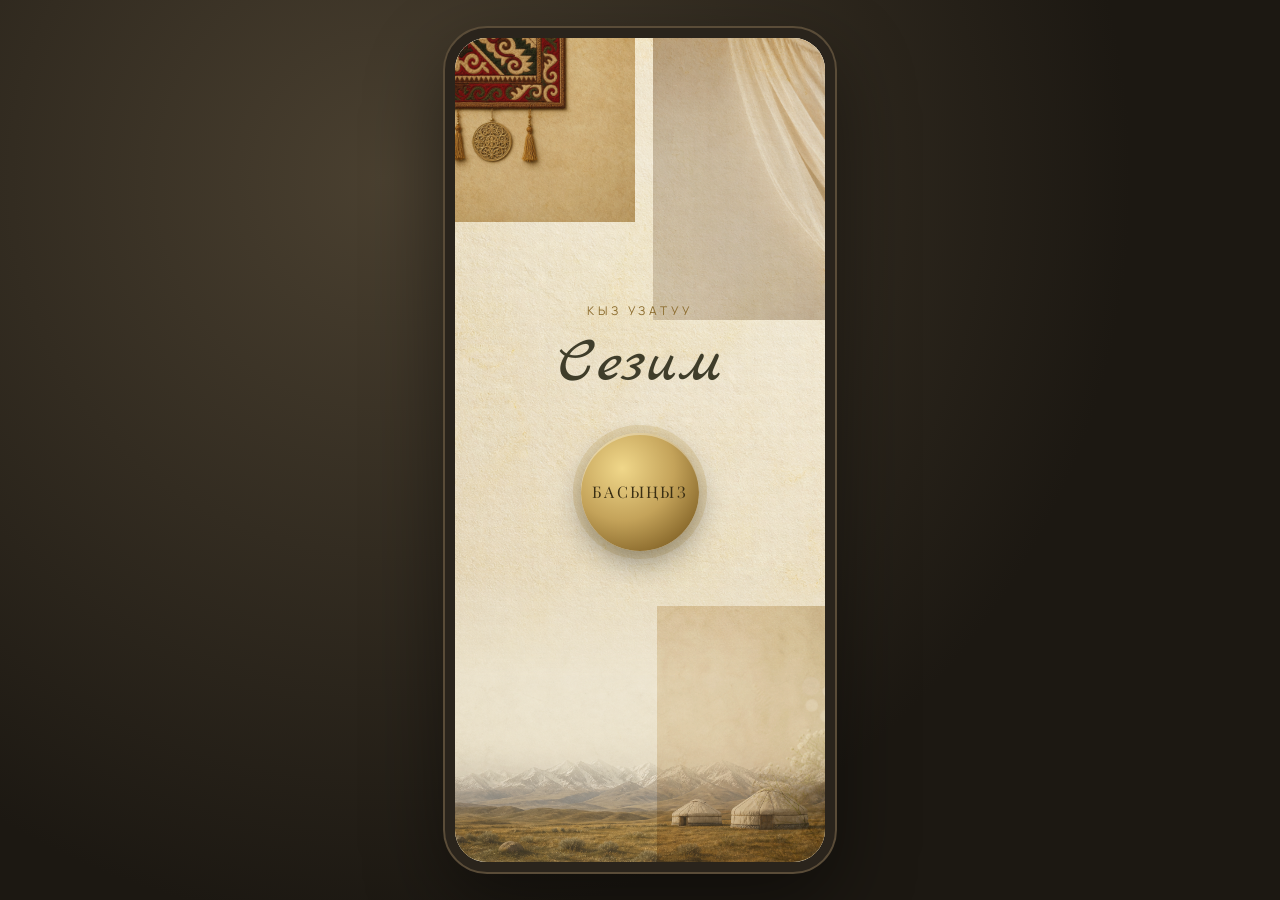
==== commit 32e23f00: "Prepare the site for Vercel and ship the latest invite polish. Co-authored-by: Cursor <cursoragent@c" ====
--- a/index.html
+++ b/index.html
@@ -32,11 +32,20 @@
       <audio id="bgMusic" loop preload="none"></audio>
 
       <main class="invite">
+        <svg class="scroll-curve" id="scrollCurve" viewBox="0 0 100 400" preserveAspectRatio="none" aria-hidden="true">
+          <path class="curve-track" d="M72 8 C 90 48, 22 86, 68 124 C 96 162, 18 200, 64 238 C 92 276, 26 314, 74 352 C 90 376, 48 392, 70 396" />
+          <path class="curve-fill" id="scrollFill" d="M72 8 C 90 48, 22 86, 68 124 C 96 162, 18 200, 64 238 C 92 276, 26 314, 74 352 C 90 376, 48 392, 70 396" />
+        </svg>
+        <span class="scroll-bead" id="scrollBead" aria-hidden="true">
+          <svg viewBox="0 0 12 12">
+            <path d="M6 10.4C6 10.4 1.4 7.2 1.4 4.3A2.5 2.5 0 0 1 4.3 1.6c.8 0 1.4.4 1.7 1 .3-.6.9-1 1.7-1a2.5 2.5 0 0 1 2.9 2.7c0 2.9-4.6 6.1-4.6 6.1z"/>
+          </svg>
+        </span>
         <header class="hero">
-          <img class="deco shyrdak" src="img/shyrdak.png" alt="" />
-          <img class="deco drape" src="img/drape.png" alt="" />
-          <img class="deco landscape" id="heroMedia" src="img/landscape.png" alt="" />
-          <img class="deco flowers" src="img/gypsophila.png" alt="" />
+          <img class="deco shyrdak" data-speed="-0.18" src="img/shyrdak.png" alt="" />
+          <img class="deco drape" data-speed="0.16" src="img/drape.png" alt="" />
+          <img class="deco landscape" data-speed="0.32" id="heroMedia" src="img/landscape.png" alt="" />
+          <img class="deco flowers" data-speed="-0.22" src="img/gypsophila.png" alt="" />
           <div class="hero-content">
             <span class="ornament reveal-hero" aria-hidden="true"></span>
             <p class="kicker reveal-hero" id="invitedLine">Сиздерди</p>
@@ -45,7 +54,7 @@
             <p class="call-line reveal-hero d3" id="callLine">Чакырабыз!</p>
             <span class="ornament reveal-hero d4" aria-hidden="true"></span>
             <p class="hosts-label reveal-hero d5" id="hostsLabel">Той ээлери</p>
-            <h2 class="script-name reveal-hero d6" id="heroName">Уран Назира</h2>
+            <h2 class="script-name reveal-hero d6" id="heroName">Улан Назира</h2>
             <span class="ornament reveal-hero d7" aria-hidden="true"></span>
             <div class="meta reveal-hero d8">
               <div class="meta-col">
@@ -84,24 +93,43 @@
         </header>
 
         <section class="sec">
-          <h2 class="section-title reveal" id="calendarTitle">Сентябрь 2026</h2>
-          <div class="cal reveal" id="calendar"></div>
+          <h2 class="section-title reveal from-up" id="calendarTitle">Сентябрь 2026</h2>
+          <div class="cal reveal scale-in" id="calendar"></div>
         </section>
 
         <section class="sec">
-          <h2 class="section-title reveal" id="countdownTitle">Тойго чейин</h2>
-          <div class="countdown reveal">
+          <h2 class="section-title reveal from-up" id="countdownTitle">Тойго чейин</h2>
+          <div class="countdown stagger-in" id="countdown">
             <div class="count-card"><strong id="days">00</strong><span id="labelDays">күн</span></div>
             <div class="count-card"><strong id="hours">00</strong><span id="labelHours">саат</span></div>
             <div class="count-card"><strong id="minutes">00</strong><span id="labelMinutes">мүнөт</span></div>
             <div class="count-card"><strong id="seconds">00</strong><span id="labelSeconds">сек</span></div>
           </div>
-          <button class="gold-btn reveal" id="icsBtn" type="button">Календарга кошуу</button>
-          <a class="gold-btn reveal" id="mapBtn" href="#" target="_blank" rel="noopener">Картаны ачуу</a>
+          <button class="gold-btn reveal from-up" id="icsBtn" type="button">Календарга кошуу</button>
+        </section>
+
+        <section class="sec" id="place">
+          <h2 class="section-title reveal from-left" id="whereTitle">Банкет залы</h2>
+          <article class="place-card reveal scale-in">
+            <div class="venue-photo">
+              <img id="venuePhoto" src="img/venue.jpg" alt="Rim Grand Hall">
+            </div>
+            <div class="venue-body">
+              <p class="place-time" id="venueName">Rim Grand Hall</p>
+              <h3 id="venuePlace">Ресторан Рим</h3>
+              <p class="place" id="venueType">Банкет залы</p>
+              <p class="addr" id="venueStreet">Центральная көчөсү, 133, 1-кабат</p>
+              <p class="addr" id="venueCity">с. Петровка, Москва району, Чүй облусу</p>
+              <p class="note" id="venueHours">Иш убактысы: күн сайын 10:00–01:00</p>
+              <p class="note" id="venueRating">2GIS баасы: 4.7 · 195 баа</p>
+            </div>
+          </article>
+          <a class="gold-btn reveal from-left" id="mapBtn" href="https://2gis.kg/bishkek/firm/70000001063765710" target="_blank" rel="noopener">2GIS'те көрсөтүү</a>
+          <a class="ghost-btn reveal from-right" id="routeBtn" href="https://2gis.kg/bishkek/directions/to/70000001063765710" target="_blank" rel="noopener">Маршрутту көрсөтүү</a>
         </section>
 
         <section class="sec" id="rsvp">
-          <form class="rsvp-form reveal" id="rsvpForm">
+          <form class="rsvp-form reveal scale-in" id="rsvpForm">
             <span class="ornament" aria-hidden="true"></span>
             <h2 class="section-title" id="formTitle">Конок анкетасы</h2>
 
@@ -127,8 +155,8 @@
           </form>
         </section>
 
-        <footer class="footer">
-          <p class="hosts" id="hosts">Той ээлери · Уран Назира</p>
+        <footer class="footer reveal from-up">
+          <p class="hosts" id="hosts">Той ээлери · Улан Назира</p>
           <p class="blessing" id="footerBlessing">Ак ниеттен, жаркын келечекке...</p>
         </footer>
 
--- a/css/style.css
+++ b/css/style.css
@@ -266,6 +266,8 @@
   opacity: 1;
   pointer-events: auto;
   transition: opacity 0.8s ease 0.1s;
+  position: relative;
+  isolation: isolate;
 }
 
 .hero {
@@ -321,20 +323,24 @@
   opacity: 0;
 }
 
-.app.is-open .shyrdak {
-  animation: in-left 1.1s ease forwards, sway 6s ease-in-out 1.1s infinite;
-}
-
-.app.is-open .drape {
-  animation: in-right 1.2s ease forwards, drift 7s ease-in-out 1.2s infinite;
-}
-
-.app.is-open .landscape {
+.app.is-open .hero > .shyrdak {
+  animation: in-left 1.1s ease forwards;
+  will-change: transform;
+}
+
+.app.is-open .hero > .drape {
+  animation: in-right 1.2s ease forwards;
+  will-change: transform;
+}
+
+.app.is-open .hero > .landscape {
   animation: fade 1.4s ease 0.15s forwards;
-}
-
-.app.is-open .flowers {
+  will-change: transform;
+}
+
+.app.is-open .hero > .flowers {
   animation: fade 1.3s ease 0.35s forwards;
+  will-change: transform;
 }
 
 @keyframes in-left {
@@ -365,6 +371,9 @@
   position: relative;
   z-index: 2;
   max-width: 340px;
+  will-change: transform, opacity;
+  padding: 10px 8px 18px;
+  background: radial-gradient(ellipse 92% 72% at 50% 46%, rgba(251, 246, 236, 0.96) 0%, rgba(251, 246, 236, 0) 74%);
 }
 
 #invitedLine,
@@ -601,6 +610,10 @@
   text-align: center;
   color: var(--gold-deep);
   margin-bottom: 8px;
+  position: relative;
+  z-index: 2;
+  background: var(--cream);
+  box-shadow: 0 0 22px 14px var(--cream);
 }
 
 .section-sub,
@@ -642,10 +655,12 @@
   display: grid;
   grid-template-columns: repeat(4, 1fr);
   gap: 8px;
+  position: relative;
+  z-index: 2;
 }
 
 .count-card {
-  background: rgba(255, 250, 240, 0.9);
+  background: #fbf6ec;
   border: 1px solid var(--line);
   border-radius: 8px;
   padding: 14px 4px 12px;
@@ -692,6 +707,8 @@
   text-transform: uppercase;
   cursor: pointer;
   border: 0;
+  position: relative;
+  z-index: 2;
 }
 
 .gold-btn {
@@ -707,21 +724,65 @@
 
 .ghost-btn {
   margin-top: 10px;
-  background: transparent;
+  background: #fbf6ec;
   color: var(--gold-deep);
   border: 1px solid var(--line);
 }
 
 .place-card {
-  background: rgba(255, 250, 240, 0.9);
+  background: #fbf6ec;
   border: 1px solid var(--line);
   border-radius: 10px;
   overflow: hidden;
   box-shadow: var(--shadow);
+  position: relative;
+  z-index: 2;
+}
+
+.map-window {
+  height: 400px;
+  background: #efe6d3;
+  border-bottom: 1px solid var(--line);
+  position: relative;
+}
+
+.map-window iframe {
+  position: absolute;
+  inset: 0;
+  width: 100%;
+  height: 100%;
+  border: 0;
+  display: block;
+}
+
+.map-2gis {
+  z-index: 1;
+  background: transparent;
+}
+
+.map-chip {
+  position: absolute;
+  left: 12px;
+  right: 12px;
+  bottom: 12px;
+  z-index: 2;
+  display: flex;
+  align-items: center;
+  justify-content: center;
+  min-height: 42px;
+  border-radius: 999px;
+  background: linear-gradient(180deg, #d4b56a, #9a742c);
+  color: #fffaf0;
+  text-decoration: none;
+  font-size: 12px;
+  font-weight: 600;
+  letter-spacing: 0.08em;
+  text-transform: uppercase;
+  box-shadow: 0 8px 18px rgba(154, 116, 44, 0.28);
 }
 
 .venue-photo {
-  height: 160px;
+  height: 220px;
   overflow: hidden;
 }
 
@@ -989,6 +1050,9 @@
 .footer {
   text-align: center;
   padding: 10px 22px calc(28px + var(--safe-bottom));
+  position: relative;
+  z-index: 2;
+  background: radial-gradient(ellipse at center, var(--cream) 40%, transparent 78%);
 }
 
 .footer p {
@@ -1003,13 +1067,137 @@
 
 .reveal {
   opacity: 0;
-  transform: translateY(22px);
-  transition: opacity 0.7s ease, transform 0.7s ease;
+  transform: translateY(40px) scale(0.96);
+  filter: blur(8px);
+  transition:
+    opacity 0.9s cubic-bezier(0.16, 1, 0.3, 1),
+    transform 0.9s cubic-bezier(0.16, 1, 0.3, 1),
+    filter 0.7s ease;
+}
+
+.reveal.from-left {
+  transform: translateX(-48px) rotate(-2deg);
+}
+
+.reveal.from-right {
+  transform: translateX(48px) rotate(2deg);
+}
+
+.reveal.from-up {
+  transform: translateY(36px);
+}
+
+.reveal.scale-in {
+  transform: translateY(28px) scale(0.9);
 }
 
 .reveal.is-in {
   opacity: 1;
   transform: none;
+  filter: none;
+}
+
+.scroll-curve {
+  position: absolute;
+  inset: 0;
+  width: 100%;
+  height: 100%;
+  z-index: 0;
+  pointer-events: none;
+  overflow: visible;
+}
+
+.curve-track,
+.curve-fill {
+  fill: none;
+  stroke-linecap: round;
+  stroke-linejoin: round;
+}
+
+.curve-track {
+  stroke: rgba(176, 138, 62, 0.2);
+  stroke-width: 0.7;
+  stroke-dasharray: 1.1 3.4;
+  animation: dash-flow 2.4s linear infinite;
+}
+
+.curve-fill {
+  stroke: rgba(176, 138, 62, 0.38);
+  stroke-width: 0.85;
+  stroke-dasharray: 0 1;
+}
+
+.scroll-bead {
+  position: absolute;
+  z-index: 1;
+  width: 11px;
+  height: 11px;
+  margin: -5.5px 0 0 -5.5px;
+  pointer-events: none;
+  opacity: 0;
+  transition: opacity 0.4s ease;
+}
+
+.scroll-bead.is-on {
+  opacity: 1;
+}
+
+.scroll-bead svg {
+  display: block;
+  width: 100%;
+  height: 100%;
+  overflow: visible;
+  filter: drop-shadow(0 0 3px rgba(196, 163, 90, 0.35));
+}
+
+.scroll-bead path {
+  fill: rgba(176, 122, 90, 0.72);
+}
+
+@keyframes dash-flow {
+  to { stroke-dashoffset: -13.6; }
+}
+
+.cal-day {
+  opacity: 0;
+  transform: scale(0.4);
+}
+
+.cal.is-in .cal-day {
+  animation: day-pop 0.45s cubic-bezier(0.16, 1, 0.3, 1) forwards;
+  animation-delay: var(--d, 0s);
+}
+
+.cal.is-in .cal-day.is-on {
+  animation-name: day-pop-gold;
+}
+
+@keyframes day-pop {
+  to { opacity: 1; transform: none; }
+}
+
+@keyframes day-pop-gold {
+  0% { opacity: 0; transform: scale(0.4); }
+  70% { transform: scale(1.12); }
+  100% { opacity: 1; transform: none; }
+}
+
+.count-card {
+  opacity: 0;
+  transform: translateY(28px) scale(0.88);
+}
+
+.stagger-in.is-in .count-card {
+  animation: card-in 0.75s cubic-bezier(0.16, 1, 0.3, 1) forwards;
+}
+
+.stagger-in.is-in .count-card:nth-child(1) { animation-delay: 0.05s; }
+.stagger-in.is-in .count-card:nth-child(2) { animation-delay: 0.14s; }
+.stagger-in.is-in .count-card:nth-child(3) { animation-delay: 0.23s; }
+.stagger-in.is-in .count-card:nth-child(4) { animation-delay: 0.32s; }
+
+@keyframes card-in {
+  to { opacity: 1; transform: none; }
 }
 
 .sticky-rsvp {
@@ -1020,12 +1208,18 @@
 }
 
 .sticky-rsvp a {
-  display: none;
-}
-
-.app.is-open .sticky-rsvp a {
   display: flex;
   margin-top: 0;
+  transform: translateY(120%);
+  opacity: 0;
+  pointer-events: none;
+  transition: transform 0.55s cubic-bezier(0.16, 1, 0.3, 1), opacity 0.45s ease;
+}
+
+.sticky-rsvp.is-show a {
+  transform: none;
+  opacity: 1;
+  pointer-events: auto;
 }
 
 .lightbox {
@@ -1202,10 +1396,12 @@
   display: grid;
   grid-template-columns: repeat(7, 1fr);
   gap: 6px;
-  background: rgba(255, 250, 240, 0.88);
+  background: #fbf6ec;
   border: 1px solid var(--line);
   border-radius: 12px;
   padding: 14px 10px 12px;
+  position: relative;
+  z-index: 2;
 }
 
 .cal-head,
@@ -1278,12 +1474,14 @@
 
 .tg-card,
 .rsvp-form {
-  background: rgba(255, 250, 240, 0.92);
+  background: #fbf6ec;
   border: 1px solid var(--line);
   border-radius: 12px;
   padding: 26px 18px 22px;
   text-align: center;
   box-shadow: var(--shadow);
+  position: relative;
+  z-index: 2;
 }
 
 .tg-text {
@@ -1394,4 +1592,18 @@
     animation: none !important;
     transition: none !important;
   }
-}
+
+  .reveal,
+  .count-card,
+  .cal-day,
+  .sticky-rsvp a {
+    opacity: 1 !important;
+    transform: none !important;
+    filter: none !important;
+    pointer-events: auto !important;
+  }
+
+  .curve-track {
+    animation: none !important;
+  }
+}
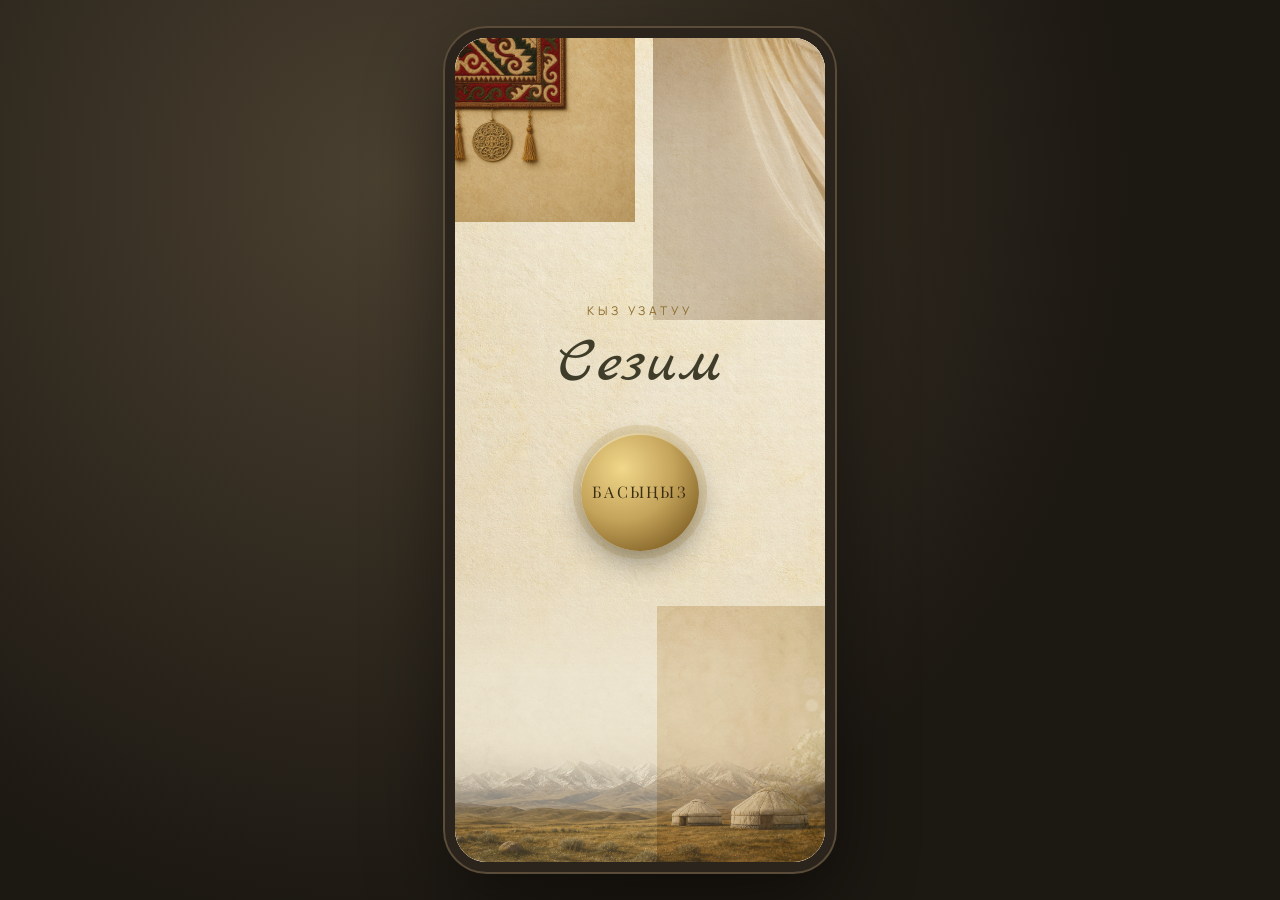
==== commit d709f8c8: "Move the banquet to Dalida Hall at 16:00 and add looping background music. Co-authored-by: Cursor <c" ====
--- a/index.html
+++ b/index.html
@@ -29,7 +29,7 @@
       </div>
 
       <button class="music-btn" id="musicBtn" type="button" hidden aria-label="Музыка">♪</button>
-      <audio id="bgMusic" loop preload="none"></audio>
+      <audio id="bgMusic" loop preload="auto" src="music.mp3"></audio>
 
       <main class="invite">
         <svg class="scroll-curve" id="scrollCurve" viewBox="0 0 100 400" preserveAspectRatio="none" aria-hidden="true">
@@ -54,7 +54,7 @@
             <p class="call-line reveal-hero d3" id="callLine">Чакырабыз!</p>
             <span class="ornament reveal-hero d4" aria-hidden="true"></span>
             <p class="hosts-label reveal-hero d5" id="hostsLabel">Той ээлери</p>
-            <h2 class="script-name reveal-hero d6" id="heroName">Улан Назира</h2>
+            <h2 class="script-name reveal-hero d6" id="heroName">Уран Назира</h2>
             <span class="ornament reveal-hero d7" aria-hidden="true"></span>
             <div class="meta reveal-hero d8">
               <div class="meta-col">
@@ -68,12 +68,12 @@
                   <circle cx="12" cy="12" r="9" fill="none" stroke="currentColor" stroke-width="1.4"/>
                   <path d="M12 7v5.2l3.2 1.8" fill="none" stroke="currentColor" stroke-width="1.4" stroke-linecap="round"/>
                 </svg>
-                <strong id="metaTime">17:00</strong>
+                <strong id="metaTime">16:00</strong>
               </div>
               <span class="meta-line"></span>
               <div class="meta-col place">
                 <span id="metaPlaceLabel">Ресторан</span>
-                <strong id="metaPlace">Рим</strong>
+                <strong id="metaPlace">Dalida Hall</strong>
               </div>
             </div>
             <p class="address reveal-hero d8" id="addressLine">
@@ -81,7 +81,7 @@
                 <path d="M12 22s7-7.2 7-12.2A7 7 0 0 0 5 9.8C5 14.8 12 22 12 22z" fill="none" stroke="currentColor" stroke-width="1.5"/>
                 <circle cx="12" cy="9.8" r="2.2" fill="currentColor"/>
               </svg>
-              <span id="addressText">Дарек: село Петровка, Центральная көчөсү 133</span>
+              <span id="addressText">Дарек: Медеров көчөсү, 43, Бишкек</span>
             </p>
             <p class="blessing reveal-hero d8" id="eventBlessing">Ак ниеттен, жаркын келечекке...</p>
             <span class="ornament reveal-hero d8" aria-hidden="true"></span>
@@ -112,20 +112,20 @@
           <h2 class="section-title reveal from-left" id="whereTitle">Банкет залы</h2>
           <article class="place-card reveal scale-in">
             <div class="venue-photo">
-              <img id="venuePhoto" src="img/venue.jpg" alt="Rim Grand Hall">
+              <img id="venuePhoto" src="img/venue.jpg" alt="Dalida Hall">
             </div>
             <div class="venue-body">
-              <p class="place-time" id="venueName">Rim Grand Hall</p>
-              <h3 id="venuePlace">Ресторан Рим</h3>
+              <p class="place-time" id="venueName">Dalida Hall</p>
+              <h3 id="venuePlace">Ресторан Dalida Hall</h3>
               <p class="place" id="venueType">Банкет залы</p>
-              <p class="addr" id="venueStreet">Центральная көчөсү, 133, 1-кабат</p>
-              <p class="addr" id="venueCity">с. Петровка, Москва району, Чүй облусу</p>
-              <p class="note" id="venueHours">Иш убактысы: күн сайын 10:00–01:00</p>
-              <p class="note" id="venueRating">2GIS баасы: 4.7 · 195 баа</p>
+              <p class="addr" id="venueStreet">Медеров көчөсү, 43, 2 кабат</p>
+              <p class="addr" id="venueCity">Бишкек, Октябрь району</p>
+              <p class="note" id="venueHours">Иш убактысы: күн сайын 10:00–22:00</p>
+              <p class="note" id="venueRating">2GIS баасы: 4.9 · 1195 баа</p>
             </div>
           </article>
-          <a class="gold-btn reveal from-left" id="mapBtn" href="https://2gis.kg/bishkek/firm/70000001063765710" target="_blank" rel="noopener">2GIS'те көрсөтүү</a>
-          <a class="ghost-btn reveal from-right" id="routeBtn" href="https://2gis.kg/bishkek/directions/to/70000001063765710" target="_blank" rel="noopener">Маршрутту көрсөтүү</a>
+          <a class="gold-btn reveal from-left" id="mapBtn" href="https://2gis.kg/bishkek/firm/70000001039476658" target="_blank" rel="noopener">2GIS'те көрсөтүү</a>
+          <a class="ghost-btn reveal from-right" id="routeBtn" href="https://2gis.kg/bishkek/directions/to/70000001039476658" target="_blank" rel="noopener">Маршрутту көрсөтүү</a>
         </section>
 
         <section class="sec" id="rsvp">
@@ -156,7 +156,7 @@
         </section>
 
         <footer class="footer reveal from-up">
-          <p class="hosts" id="hosts">Той ээлери · Улан Назира</p>
+          <p class="hosts" id="hosts">Той ээлери · Уран Назира</p>
           <p class="blessing" id="footerBlessing">Ак ниеттен, жаркын келечекке...</p>
         </footer>
 
--- a/css/style.css
+++ b/css/style.css
@@ -517,9 +517,10 @@
 }
 
 .meta-col.place strong {
-  font-size: 18px;
-  letter-spacing: 0.12em;
-  text-transform: uppercase;
+  font-size: 12px;
+  letter-spacing: 0.08em;
+  text-transform: uppercase;
+  line-height: 1.2;
 }
 
 .meta-line {
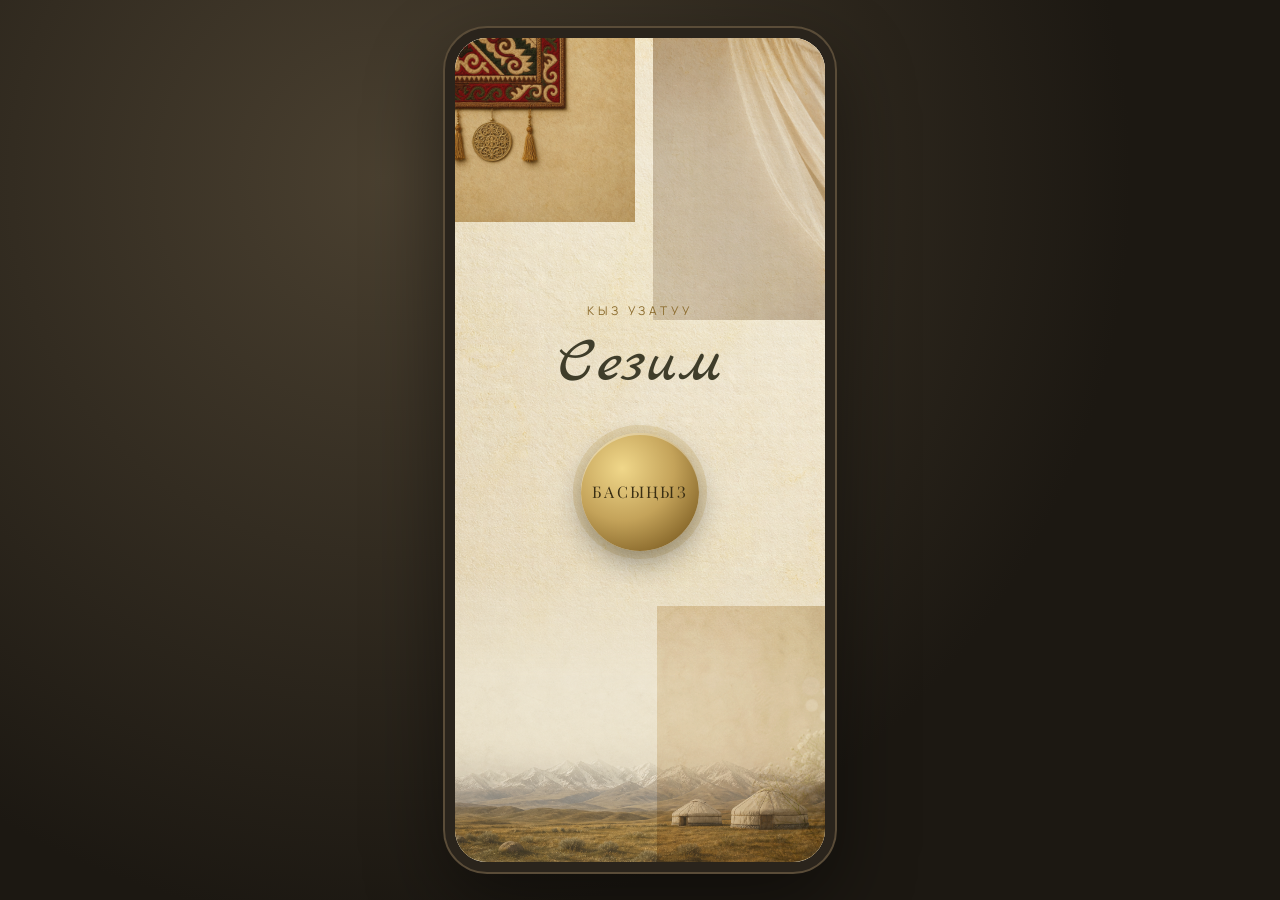
==== commit 5e91f6af: "Fix the 2GIS route link so it opens directions to Dalida Hall. Co-authored-by: Cursor <cursoragent@c" ====
--- a/index.html
+++ b/index.html
@@ -120,12 +120,10 @@
               <p class="place" id="venueType">Банкет залы</p>
               <p class="addr" id="venueStreet">Медеров көчөсү, 43, 2 кабат</p>
               <p class="addr" id="venueCity">Бишкек, Октябрь району</p>
-              <p class="note" id="venueHours">Иш убактысы: күн сайын 10:00–22:00</p>
-              <p class="note" id="venueRating">2GIS баасы: 4.9 · 1195 баа</p>
             </div>
           </article>
           <a class="gold-btn reveal from-left" id="mapBtn" href="https://2gis.kg/bishkek/firm/70000001039476658" target="_blank" rel="noopener">2GIS'те көрсөтүү</a>
-          <a class="ghost-btn reveal from-right" id="routeBtn" href="https://2gis.kg/bishkek/directions/to/70000001039476658" target="_blank" rel="noopener">Маршрутту көрсөтүү</a>
+          <a class="ghost-btn reveal from-right" id="routeBtn" href="https://2gis.kg/bishkek/directions/points/%7C74.624113%2C42.852035%3B70000001039476658" target="_blank" rel="noopener">Маршрутту көрсөтүү</a>
         </section>
 
         <section class="sec" id="rsvp">
